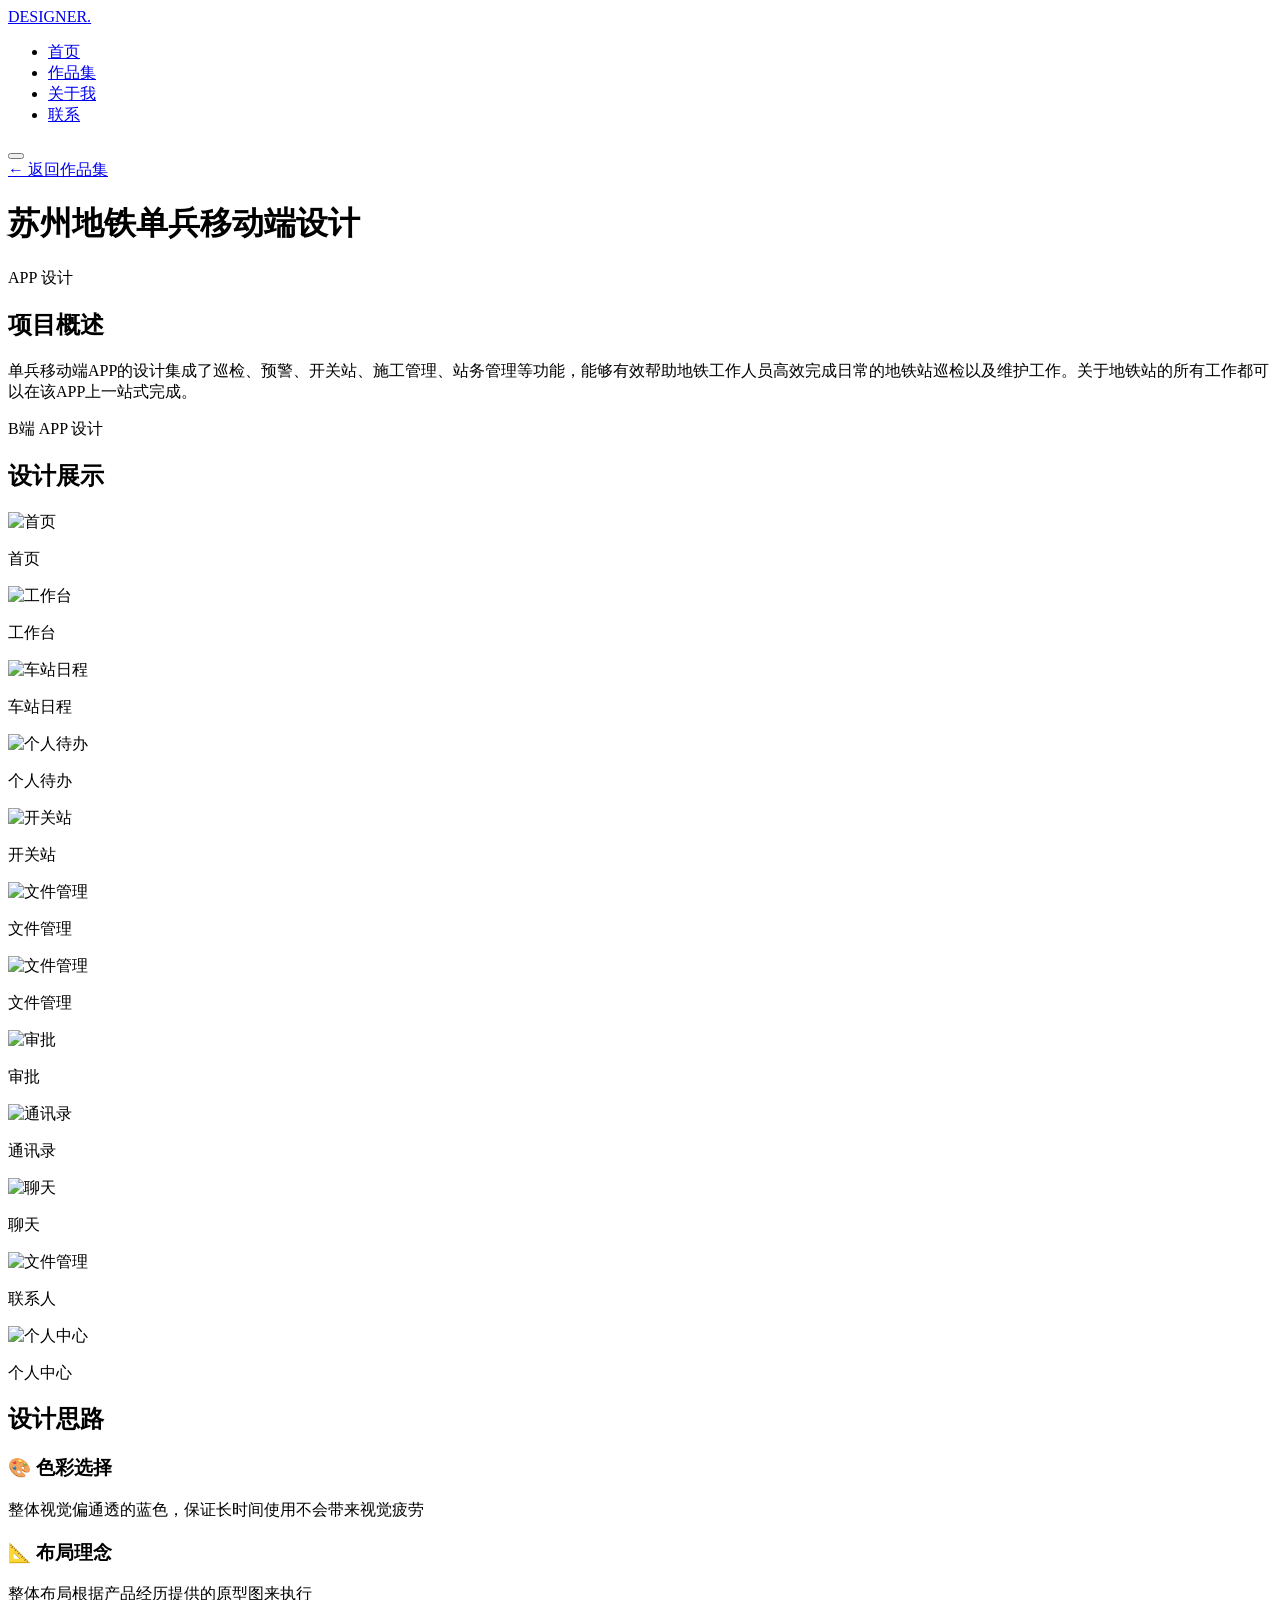
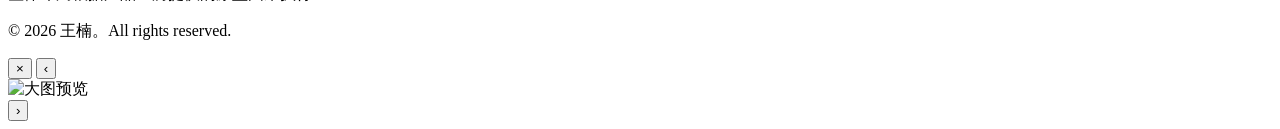
==== project3.html @ 808e4e55 "Add files via upload" ====
<!DOCTYPE html>
<html lang="zh-CN">
<head>
    <meta charset="UTF-8">
    <meta name="viewport" content="width=device-width, initial-scale=1.0">
    <title>苏州地铁单兵移动端设计 | 我的作品集</title>
    <link rel="stylesheet" href="styles/main.css">
    <link rel="stylesheet" href="styles/project-detail.css">
    <link href="https://fonts.googleapis.com/css2?family=Inter:wght@300;400;600;800&display=swap" rel="stylesheet">
</head>
<body>
    <nav class="navbar">
        <div class="nav-brand">
            <a href="index.html">DESIGNER<span class="dot">.</span></a>
        </div>
        <ul class="nav-links">
            <li><a href="index.html#home">首页</a></li>
            <li><a href="index.html#portfolio">作品集</a></li>
            <li><a href="index.html#about">关于我</a></li>
            <li><a href="index.html#contact">联系</a></li>
        </ul>
        <button class="nav-toggle" aria-label="切换菜单">
            <span></span><span></span><span></span>
        </button>
    </nav>

    <header class="project-header">
        <div class="project-header-content">
            <a href="index.html#portfolio" class="back-btn">← 返回作品集</a>
            <h1 class="project-title">苏州地铁单兵移动端设计</h1>
            <p class="project-category">APP 设计</p>
        </div>
    </header>

    <main class="project-main">
        <section class="project-intro">
            <div class="intro-content">
                <h2>项目概述</h2>
                <p class="project-description">单兵移动端APP的设计集成了巡检、预警、开关站、施工管理、站务管理等功能，能够有效帮助地铁工作人员高效完成日常的地铁站巡检以及维护工作。关于地铁站的所有工作都可以在该APP上一站式完成。</p>
                <div class="project-tags">
                    <span class="tag">B端</span>
                    <span class="tag">APP 设计</span>
                </div>
            </div>
        </section>

        <section class="project-showcase">
            <h2 class="showcase-title">设计展示</h2>
            <div class="showcase-grid">
                <div class="showcase-item">
                    <div class="showcase-image">
                        <img src="image/project 3/首页.png" alt="首页">
                    </div>
                    <p class="showcase-caption">首页</p>
                </div>
                <div class="showcase-item">
                    <div class="showcase-image">
                        <img src="image/project 3/工作台.png" alt="工作台">
                    </div>
                    <p class="showcase-caption">工作台</p>
                </div>
                <div class="showcase-item">
                    <div class="showcase-image">
                        <img src="image/project 3/车站日程.png" alt="车站日程">
                    </div>
                    <p class="showcase-caption">车站日程</p>
                </div>
                <div class="showcase-item">
                    <div class="showcase-image">
                        <img src="image/project 3/个人待办-处理中.png" alt="个人待办">
                    </div>
                    <p class="showcase-caption">个人待办</p>
                </div>
                <div class="showcase-item">
                    <div class="showcase-image">
                        <img src="image/project 3/开关站-人工审核巡检结果.png" alt="开关站">
                    </div>
                    <p class="showcase-caption">开关站</p>
                </div>
                <div class="showcase-item">
                    <div class="showcase-image">
                        <img src="image/project 3/文件管理（文件上传）.png" alt="文件管理">
                    </div>
                    <p class="showcase-caption">文件管理</p>
                </div>
                <div class="showcase-item">
                    <div class="showcase-image">
                        <img src="image/project 3/文件管理（云文件）.png" alt="文件管理">
                    </div>
                    <p class="showcase-caption">文件管理</p>
                </div>
                <div class="showcase-item">
                    <div class="showcase-image">
                        <img src="image/project 3/审批-待审批.png" alt="审批">
                    </div>
                    <p class="showcase-caption">审批</p>
                </div>
                <div class="showcase-item">
                    <div class="showcase-image">
                        <img src="image/project 3/通讯录-信息.png" alt="通讯录">
                    </div>
                    <p class="showcase-caption">通讯录</p>
                </div>
                <div class="showcase-item">
                    <div class="showcase-image">
                        <img src="image/project 3/联系人聊天-拓展区.png" alt="聊天">
                    </div>
                    <p class="showcase-caption">聊天</p>
                </div>
                <div class="showcase-item">
                    <div class="showcase-image">
                        <img src="image/project 3/联系人信息.png" alt="文件管理">
                    </div>
                    <p class="showcase-caption">联系人</p>
                </div>
                <div class="showcase-item">
                    <div class="showcase-image">
                        <img src="image/project 3/我的.png" alt="个人中心">
                    </div>
                    <p class="showcase-caption">个人中心</p>
                </div>
            </div>
        </section>

        <section class="project-details">
            <h2>设计思路</h2>
            <div class="details-content">
                <div class="detail-item">
                    <h3>🎨 色彩选择</h3>
                    <p>整体视觉偏通透的蓝色，保证长时间使用不会带来视觉疲劳</p>
                </div>
                <div class="detail-item">
                    <h3>📐 布局理念</h3>
                    <p>整体布局根据产品经历提供的原型图来执行</p>
                </div>
            </div>
        </section>
    </main>

    <footer class="footer">
        <p>&copy; 2026 王楠。All rights reserved.</p>
    </footer>

    <div class="lightbox" id="lightbox">
        <div class="lightbox-overlay"></div>
        <div class="lightbox-container">
            <button class="lightbox-close" aria-label="关闭">&times;</button>
            <button class="lightbox-prev" aria-label="上一张">‹</button>
            <div class="lightbox-image-wrapper">
                <img class="lightbox-img" src="" alt="大图预览">
            </div>
            <button class="lightbox-next" aria-label="下一张">›</button>
            <div class="lightbox-counter"></div>
        </div>
    </div>

    <script src="scripts/main.js"></script>
    <script src="scripts/lightbox.js"></script>
</body>
</html>
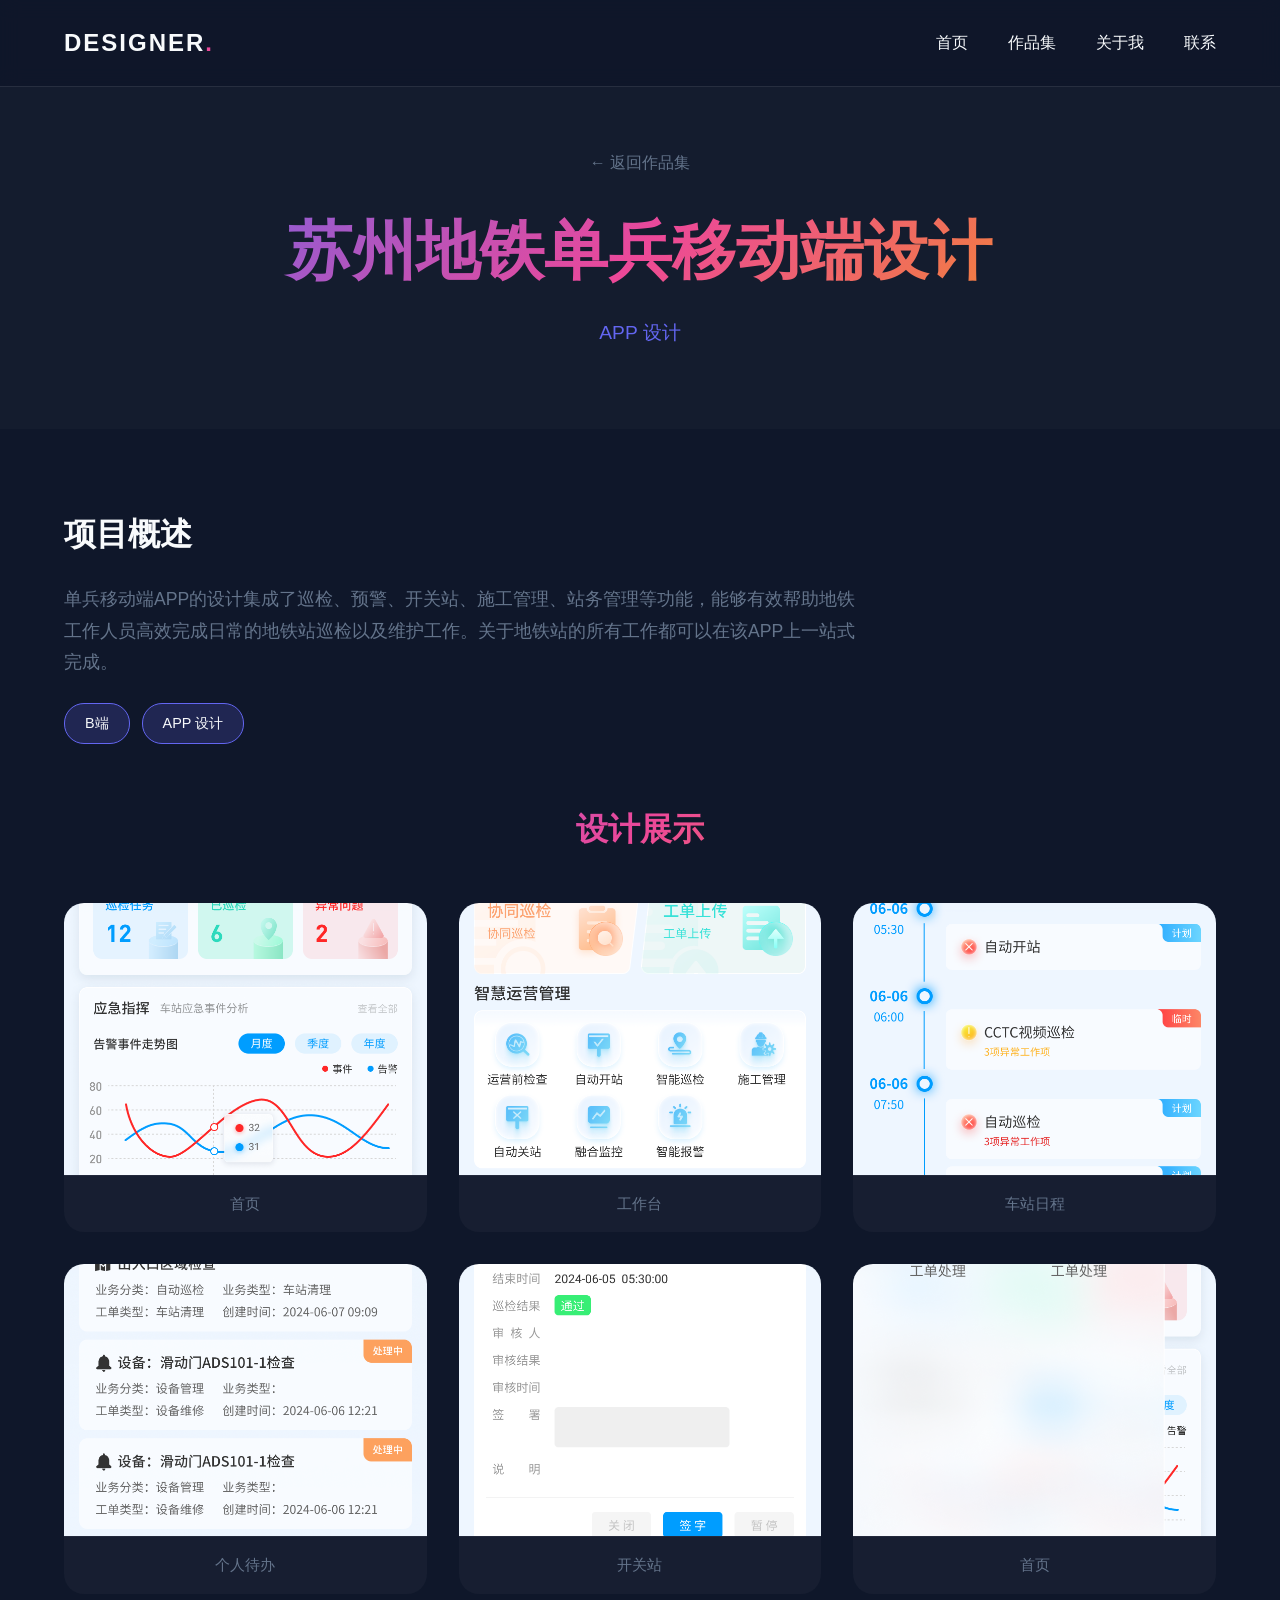
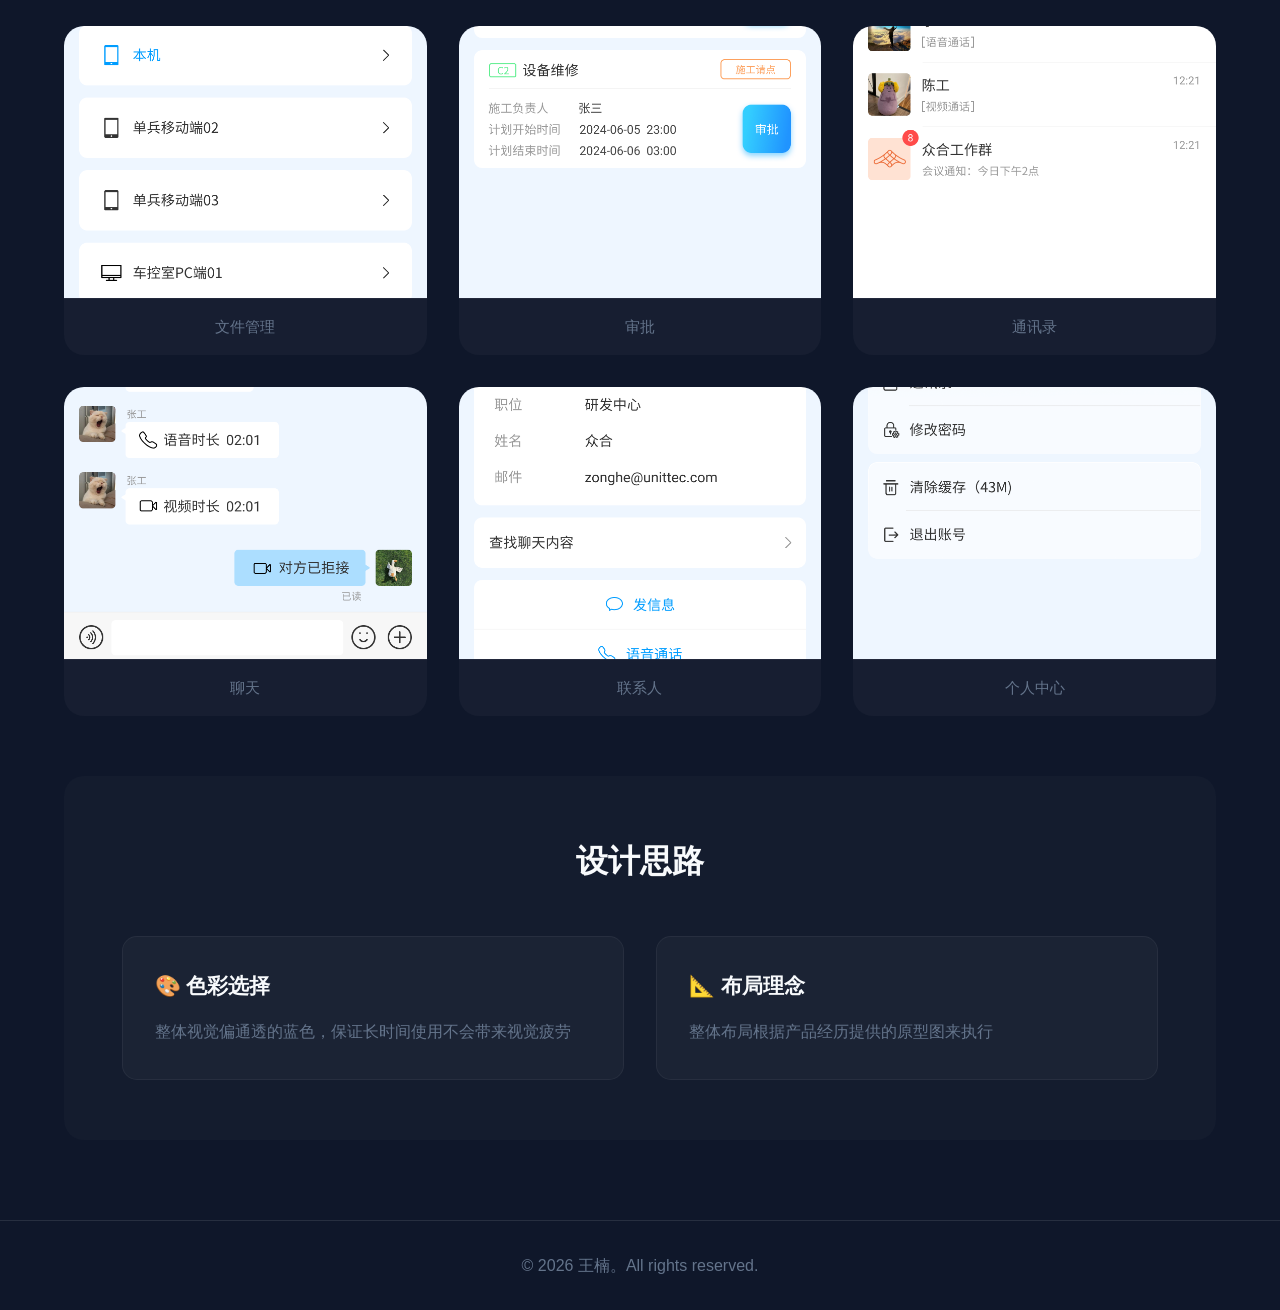
==== commit 6f2396a0: "Add files via upload" ====
--- a/project3.html
+++ b/project3.html
@@ -79,9 +79,9 @@
                 </div>
                 <div class="showcase-item">
                     <div class="showcase-image">
-                        <img src="image/project 3/文件管理（文件上传）.png" alt="文件管理">
+                        <img src="image/project 3/首页-1.png" alt="首页">
                     </div>
-                    <p class="showcase-caption">文件管理</p>
+                    <p class="showcase-caption">首页</p>
                 </div>
                 <div class="showcase-item">
                     <div class="showcase-image">
--- a/styles/main.css
+++ b/styles/main.css
@@ -0,0 +1,787 @@
+/* ===== 基础重置 ===== */
+* {
+    margin: 0;
+    padding: 0;
+    box-sizing: border-box;
+}
+
+:root {
+    --primary: #6366f1;
+    --secondary: #ec4899;
+    --accent: #8b5cf6;
+    --dark: #0f172a;
+    --light: #f8fafc;
+    --gray: #64748b;
+    --gradient: linear-gradient(135deg, #6366f1, #ec4899, #f59e0b);
+}
+
+html {
+    scroll-behavior: smooth;
+}
+
+body {
+    font-family: 'Inter', -apple-system, BlinkMacSystemFont, sans-serif;
+    background: var(--dark);
+    color: var(--light);
+    line-height: 1.6;
+    overflow-x: hidden;
+}
+
+/* ===== 导航栏 ===== */
+.navbar {
+    position: fixed;
+    top: 0;
+    left: 0;
+    right: 0;
+    display: flex;
+    justify-content: space-between;
+    align-items: center;
+    padding: 1.5rem 5%;
+    background: rgba(15, 23, 42, 0.9);
+    backdrop-filter: blur(10px);
+    z-index: 1000;
+    border-bottom: 1px solid rgba(255,255,255,0.1);
+}
+
+.nav-brand a {
+    font-size: 1.5rem;
+    font-weight: 800;
+    color: var(--light);
+    text-decoration: none;
+    letter-spacing: 2px;
+}
+
+.nav-brand .dot {
+    color: var(--secondary);
+}
+
+.nav-links {
+    display: flex;
+    list-style: none;
+    gap: 2.5rem;
+}
+
+.nav-links a {
+    color: var(--light);
+    text-decoration: none;
+    font-weight: 400;
+    transition: color 0.3s;
+    position: relative;
+}
+
+.nav-links a::after {
+    content: '';
+    position: absolute;
+    bottom: -5px;
+    left: 0;
+    width: 0;
+    height: 2px;
+    background: var(--gradient);
+    transition: width 0.3s;
+}
+
+.nav-links a:hover::after {
+    width: 100%;
+}
+
+.nav-links a:hover {
+    color: var(--secondary);
+}
+
+.nav-toggle {
+    display: none;
+    flex-direction: column;
+    gap: 5px;
+    background: none;
+    border: none;
+    cursor: pointer;
+}
+
+.nav-toggle span {
+    width: 25px;
+    height: 3px;
+    background: var(--light);
+    transition: 0.3s;
+}
+
+/* ===== 英雄区域 ===== */
+.hero {
+    min-height: 100vh;
+    display: grid;
+    grid-template-columns: 1fr 1fr;
+    align-items: center;
+    padding: 100px 5% 50px;
+    position: relative;
+    overflow: hidden;
+}
+
+.hero-content {
+    z-index: 2;
+}
+
+.hero-title {
+    font-size: clamp(2.5rem, 8vw, 6rem);
+    font-weight: 1200;
+    line-height: 1.1;
+    margin-bottom: 1.5rem;
+}
+
+.hero-title .highlight {
+    background: var(--gradient);
+    -webkit-background-clip: text;
+    -webkit-text-fill-color: transparent;
+    background-clip: text;
+}
+
+.hero-title .gradient-text {
+    color: var(--primary);
+}
+
+.hero-title .outline {
+    color: transparent;
+    -webkit-text-stroke: 2px var(--secondary);
+}
+
+.hero-subtitle {
+    font-size: 1.25rem;
+    color: var(--gray);
+    margin-bottom: 2rem;
+    max-width: 500px;
+}
+
+.hero-cta {
+    display: flex;
+    gap: 1rem;
+    flex-wrap: wrap;
+}
+
+.btn {
+    padding: 1rem 2rem;
+    border-radius: 50px;
+    text-decoration: none;
+    font-weight: 600;
+    transition: all 0.3s;
+    display: inline-block;
+}
+
+.btn-primary {
+    background: var(--gradient);
+    color: var(--dark);
+}
+
+.btn-primary:hover {
+    transform: translateY(-3px);
+    box-shadow: 0 10px 30px rgba(99, 102, 241, 0.4);
+}
+
+.btn-secondary {
+    background: transparent;
+    color: var(--light);
+    border: 2px solid var(--light);
+}
+
+.btn-secondary:hover {
+    background: var(--light);
+    color: var(--dark);
+}
+
+/* 浮动图形动画 */
+.hero-visual {
+    position: relative;
+    height: 100%;
+    display: flex;
+    align-items: center;
+    justify-content: center;
+}
+
+.floating-shapes {
+    position: relative;
+    width: 400px;
+    height: 400px;
+}
+
+.shape {
+    position: absolute;
+    border-radius: 50%;
+    animation: float 6s ease-in-out infinite;
+}
+
+.shape-1 {
+    width: 200px;
+    height: 200px;
+    background: linear-gradient(135deg, var(--primary), var(--accent));
+    top: 0;
+    left: 0;
+    opacity: 0.8;
+}
+
+.shape-2 {
+    width: 150px;
+    height: 150px;
+    background: linear-gradient(135deg, var(--secondary), #f59e0b);
+    bottom: 50px;
+    right: 0;
+    animation-delay: -2s;
+    opacity: 0.7;
+}
+
+.shape-3 {
+    width: 100px;
+    height: 100px;
+    background: linear-gradient(135deg, #8b5cf6, #ec4899);
+    top: 50%;
+    right: 100px;
+    animation-delay: -4s;
+    opacity: 0.6;
+}
+
+.shape-4 {
+    width: 80px;
+    height: 80px;
+    background: linear-gradient(135deg, #06b6d4, #6366f1);
+    bottom: 100px;
+    left: 50px;
+    animation-delay: -1s;
+    opacity: 0.5;
+}
+
+@keyframes float {
+    0%, 100% {
+        transform: translateY(0) rotate(0deg);
+    }
+    50% {
+        transform: translateY(-30px) rotate(10deg);
+    }
+}
+
+/* ===== 作品集区域 ===== */
+.portfolio {
+    padding: 100px 5%;
+}
+
+.section-header {
+    text-align: center;
+    margin-bottom: 3rem;
+}
+
+.section-title {
+    font-size: clamp(2rem, 5vw, 3.5rem);
+    font-weight: 800;
+    margin-bottom: 1rem;
+    background: var(--gradient);
+    -webkit-background-clip: text;
+    -webkit-text-fill-color: transparent;
+    background-clip: text;
+}
+
+.section-subtitle {
+    color: var(--gray);
+    font-size: 1.1rem;
+}
+
+/* 过滤器 */
+.filter-container {
+    display: flex;
+    justify-content: center;
+    gap: 1rem;
+    margin-bottom: 3rem;
+    flex-wrap: wrap;
+}
+
+.filter-btn {
+    padding: 0.75rem 1.5rem;
+    border: 2px solid rgba(255,255,255,0.2);
+    background: transparent;
+    color: var(--light);
+    border-radius: 50px;
+    cursor: pointer;
+    transition: all 0.3s;
+    font-weight: 500;
+}
+
+.filter-btn:hover {
+    border-color: var(--primary);
+    color: var(--primary);
+}
+
+.filter-btn.active {
+    background: var(--gradient);
+    border-color: transparent;
+    color: var(--dark);
+}
+
+/* 作品网格 */
+.portfolio-grid {
+    display: grid;
+    grid-template-columns: repeat(auto-fill, minmax(350px, 1fr));
+    gap: 2rem;
+}
+
+.portfolio-item {
+    background: rgba(255,255,255,0.05);
+    border-radius: 20px;
+    overflow: hidden;
+    transition: all 0.4s;
+    cursor: pointer;
+}
+
+.portfolio-item:hover {
+    transform: translateY(-10px);
+    box-shadow: 0 20px 40px rgba(99, 102, 241, 0.3);
+}
+
+.portfolio-image {
+    position: relative;
+    height: 250px;
+    overflow: hidden;
+}
+
+.portfolio-thumb {
+    width: 100%;
+    height: 100%;
+    object-fit: cover;
+}
+
+.placeholder-img {
+    width: 100%;
+    height: 100%;
+    display: flex;
+    align-items: center;
+    justify-content: center;
+    font-weight: 600;
+    font-size: 1.2rem;
+}
+
+.placeholder-img.web {
+    background: linear-gradient(135deg, #6366f1, #8b5cf6);
+}
+
+.placeholder-img.app {
+    background: linear-gradient(135deg, #ec4899, #f59e0b);
+}
+
+.placeholder-img.branding {
+    background: linear-gradient(135deg, #06b6d4, #6366f1);
+}
+
+.portfolio-overlay {
+    position: absolute;
+    top: 0;
+    left: 0;
+    right: 0;
+    bottom: 0;
+    background: rgba(0,0,0,0.8);
+    display: flex;
+    align-items: center;
+    justify-content: center;
+    opacity: 0;
+    transition: opacity 0.3s;
+}
+
+.portfolio-item:hover .portfolio-overlay {
+    opacity: 1;
+}
+
+.view-btn {
+    padding: 1rem 2rem;
+    background: var(--gradient);
+    border: none;
+    border-radius: 50px;
+    color: var(--dark);
+    font-weight: 600;
+    cursor: pointer;
+    transition: transform 0.3s;
+}
+
+.view-btn:hover {
+    transform: scale(1.1);
+}
+
+.portfolio-info {
+    padding: 1.5rem;
+}
+
+.portfolio-info h3 {
+    font-size: 1.3rem;
+    margin-bottom: 0.5rem;
+}
+
+.portfolio-info p {
+    color: var(--gray);
+    font-size: 0.9rem;
+}
+
+.full-project-btn {
+    display: inline-block;
+    margin-top: 0.75rem;
+    padding: 0.5rem 1rem;
+    background: rgba(99, 102, 241, 0.2);
+    border: 1px solid var(--primary);
+    border-radius: 20px;
+    color: var(--light);
+    text-decoration: none;
+    font-size: 0.85rem;
+    transition: all 0.3s;
+}
+
+.full-project-btn:hover {
+    background: var(--primary);
+    box-shadow: 0 5px 15px rgba(99, 102, 241, 0.3);
+}
+
+/* ===== 关于我区域 ===== */
+.about {
+    padding: 100px 5%;
+    background: rgba(255,255,255,0.02);
+}
+
+.about-container {
+    display: grid;
+    grid-template-columns: 1fr 2fr;
+    gap: 4rem;
+    align-items: center;
+    max-width: 1200px;
+    margin: 0 auto;
+}
+
+.about-image {
+    display: flex;
+    justify-content: center;
+}
+
+.about-avatar {
+    width: 350px;
+    height: 350px;
+    border-radius: 50%;
+    object-fit: cover;
+    border: 5px solid rgba(99, 102, 241, 0.3);
+    box-shadow: 0 0 60px rgba(99, 102, 241, 0.3);
+}
+
+@keyframes pulse {
+    0%, 100% {
+        box-shadow: 0 0 0 0 rgba(99, 102, 241, 0.4);
+    }
+    50% {
+        box-shadow: 0 0 0 30px rgba(99, 102, 241, 0);
+    }
+}
+
+.about-content .section-title {
+    text-align: left;
+    -webkit-text-fill-color: var(--light);
+    margin-bottom: 1.5rem;
+}
+
+.about-text {
+    color: var(--gray);
+    margin-bottom: 1.5rem;
+    font-size: 1.1rem;
+    line-height: 1.8;
+}
+
+.skills-container h3 {
+    font-size: 1.3rem;
+    margin-bottom: 1rem;
+}
+
+.skills-list {
+    display: flex;
+    flex-wrap: wrap;
+    gap: 0.75rem;
+}
+
+.skill-tag {
+    padding: 0.5rem 1rem;
+    background: rgba(99, 102, 241, 0.2);
+    border: 1px solid var(--primary);
+    border-radius: 20px;
+    font-size: 0.9rem;
+    color: var(--light);
+}
+
+/* ===== 联系区域 ===== */
+.contact {
+    padding: 100px 5%;
+}
+
+.contact-content {
+    text-align: center;
+    max-width: 600px;
+    margin: 0 auto;
+}
+
+.contact-text {
+    color: var(--gray);
+    font-size: 1.1rem;
+    margin-bottom: 2rem;
+}
+
+.contact-links {
+    display: flex;
+    flex-direction: column;
+    gap: 1rem;
+}
+
+.contact-link {
+    display: flex;
+    align-items: center;
+    justify-content: center;
+    gap: 0.75rem;
+    padding: 1rem 2rem;
+    background: rgba(255,255,255,0.05);
+    border-radius: 10px;
+    color: var(--light);
+    text-decoration: none;
+    transition: all 0.3s;
+}
+
+.contact-link:hover {
+    background: rgba(99, 102, 241, 0.2);
+    transform: translateY(-3px);
+}
+
+.contact-link .icon {
+    font-size: 1.5rem;
+}
+
+/* ===== 页脚 ===== */
+.footer {
+    padding: 2rem 5%;
+    text-align: center;
+    border-top: 1px solid rgba(255,255,255,0.1);
+    color: var(--gray);
+}
+
+/* ===== 模态框 ===== */
+.modal {
+    position: fixed;
+    top: 0;
+    left: 0;
+    right: 0;
+    bottom: 0;
+    background: rgba(0,0,0,0.9);
+    display: flex;
+    align-items: center;
+    justify-content: center;
+    z-index: 2000;
+    opacity: 0;
+    visibility: hidden;
+    transition: all 0.3s;
+}
+
+.modal.active {
+    opacity: 1;
+    visibility: visible;
+}
+
+.modal-content {
+    background: var(--dark);
+    border-radius: 20px;
+    max-width: 900px;
+    width: 90%;
+    max-height: 90vh;
+    overflow-y: auto;
+    position: relative;
+}
+
+.modal-close {
+    position: absolute;
+    top: 1rem;
+    right: 1rem;
+    width: 40px;
+    height: 40px;
+    border: none;
+    background: rgba(255,255,255,0.1);
+    color: var(--light);
+    border-radius: 50%;
+    font-size: 1.5rem;
+    cursor: pointer;
+    transition: all 0.3s;
+    z-index: 10;
+}
+
+.modal-close:hover {
+    background: var(--secondary);
+}
+
+.modal-nav {
+    position: absolute;
+    top: 50%;
+    transform: translateY(-50%);
+    width: 50px;
+    height: 50px;
+    background: rgba(255,255,255,0.1);
+    border: none;
+    border-radius: 50%;
+    color: white;
+    font-size: 2rem;
+    cursor: pointer;
+    transition: background 0.3s;
+    z-index: 10;
+}
+
+.modal-nav:hover {
+    background: rgba(99, 102, 241, 0.8);
+}
+
+.modal-nav-prev {
+    left: -25px;
+}
+
+.modal-nav-next {
+    right: -25px;
+}
+
+.modal-counter {
+    text-align: center;
+    padding: 0.5rem;
+    color: var(--gray);
+    font-size: 0.9rem;
+    border-top: 1px solid rgba(255,255,255,0.05);
+}
+
+.modal-body {
+    display: grid;
+    grid-template-columns: 1fr 1fr;
+    gap: 2rem;
+    padding: 2rem;
+}
+
+.modal-image {
+    border-radius: 15px;
+    overflow: hidden;
+}
+
+.modal-main-img {
+    width: 100%;
+    height: 400px;
+    object-fit: cover;
+    border-radius: 15px;
+    background: var(--gradient);
+}
+
+.modal-title {
+    font-size: 2rem;
+    margin-bottom: 0.5rem;
+}
+
+.modal-category {
+    color: var(--primary);
+    margin-bottom: 1.5rem;
+}
+
+.modal-description {
+    color: var(--gray);
+    line-height: 1.8;
+    margin-bottom: 1.5rem;
+}
+
+.modal-tags {
+    display: flex;
+    gap: 0.5rem;
+    flex-wrap: wrap;
+}
+
+.tag {
+    padding: 0.5rem 1rem;
+    background: rgba(255,255,255,0.1);
+    border-radius: 20px;
+    font-size: 0.85rem;
+}
+
+/* ===== 响应式设计 ===== */
+@media (max-width: 968px) {
+    .hero {
+        grid-template-columns: 1fr;
+        text-align: center;
+    }
+
+    .hero-visual {
+        order: -1;
+    }
+
+    .floating-shapes {
+        width: 300px;
+        height: 300px;
+    }
+
+    .hero-subtitle {
+        margin: 0 auto 2rem;
+    }
+
+    .hero-cta {
+        justify-content: center;
+    }
+
+    .about-container {
+        grid-template-columns: 1fr;
+        text-align: center;
+    }
+
+    .about-image {
+        order: -1;
+    }
+
+    .about-content .section-title {
+        text-align: center;
+    }
+
+    .skills-list {
+        justify-content: center;
+    }
+
+    .modal-body {
+        grid-template-columns: 1fr;
+    }
+
+    .portfolio-grid {
+        grid-template-columns: 1fr;
+    }
+}
+
+@media (max-width: 768px) {
+    .nav-links {
+        position: fixed;
+        top: 70px;
+        left: 0;
+        right: 0;
+        background: var(--dark);
+        flex-direction: column;
+        padding: 2rem;
+        gap: 1.5rem;
+        transform: translateY(-150%);
+        transition: transform 0.3s;
+    }
+
+    .nav-links.active {
+        transform: translateY(0);
+    }
+
+    .nav-toggle {
+        display: flex;
+    }
+
+    .filter-container {
+        gap: 0.5rem;
+    }
+
+    .filter-btn {
+        padding: 0.5rem 1rem;
+        font-size: 0.9rem;
+    }
+
+    .modal-nav {
+        width: 40px;
+        height: 40px;
+        font-size: 1.5rem;
+    }
+
+    .modal-nav-prev {
+        left: 5px;
+    }
+
+    .modal-nav-next {
+        right: 5px;
+    }
+}
--- a/styles/project-detail.css
+++ b/styles/project-detail.css
@@ -0,0 +1,377 @@
+/* ===== 项目详情页面样式 ===== */
+
+/* 项目头部 */
+.project-header {
+    padding: 150px 5% 80px;
+    text-align: center;
+    background: rgba(255,255,255,0.02);
+}
+
+.back-btn {
+    display: inline-block;
+    color: var(--gray);
+    text-decoration: none;
+    margin-bottom: 1.5rem;
+    transition: color 0.3s;
+}
+
+.back-btn:hover {
+    color: var(--primary);
+}
+
+.project-title {
+    font-size: clamp(2rem, 6vw, 4rem);
+    font-weight: 800;
+    background: var(--gradient);
+    -webkit-background-clip: text;
+    -webkit-text-fill-color: transparent;
+    background-clip: text;
+    margin-bottom: 1rem;
+}
+
+.project-category {
+    color: var(--primary);
+    font-size: 1.2rem;
+}
+
+/* 项目主体 */
+.project-main {
+    padding: 80px 5%;
+    max-width: 1400px;
+    margin: 0 auto;
+}
+
+/* 项目介绍 */
+.project-intro {
+    margin-bottom: 60px;
+}
+
+.intro-content h2 {
+    font-size: 2rem;
+    margin-bottom: 1.5rem;
+}
+
+.project-description {
+    color: var(--gray);
+    font-size: 1.1rem;
+    line-height: 1.8;
+    max-width: 800px;
+    margin-bottom: 1.5rem;
+}
+
+.project-tags {
+    display: flex;
+    gap: 0.75rem;
+    flex-wrap: wrap;
+}
+
+.project-tags .tag {
+    padding: 0.5rem 1.25rem;
+    background: rgba(99, 102, 241, 0.2);
+    border: 1px solid var(--primary);
+    border-radius: 20px;
+    font-size: 0.9rem;
+}
+
+/* 作品展示区 */
+.project-showcase {
+    margin-bottom: 60px;
+}
+
+.showcase-title {
+    font-size: 2rem;
+    text-align: center;
+    margin-bottom: 3rem;
+    background: var(--gradient);
+    -webkit-background-clip: text;
+    -webkit-text-fill-color: transparent;
+    background-clip: text;
+}
+
+.showcase-grid {
+    display: grid;
+    grid-template-columns: repeat(auto-fit, minmax(350px, 1fr));
+    gap: 2rem;
+}
+
+.showcase-item {
+    background: rgba(255,255,255,0.03);
+    border-radius: 20px;
+    overflow: hidden;
+    transition: transform 0.3s, box-shadow 0.3s;
+}
+
+.showcase-item:hover {
+    transform: translateY(-5px);
+    box-shadow: 0 20px 40px rgba(99, 102, 241, 0.2);
+}
+
+.showcase-image {
+    aspect-ratio: 4/3;
+    overflow: hidden;
+}
+
+.placeholder-showcase-img {
+    width: 100%;
+    height: 100%;
+    display: flex;
+    align-items: center;
+    justify-content: center;
+    font-weight: 600;
+    font-size: 1.1rem;
+    color: var(--light);
+}
+
+/* 每个界面的渐变色 */
+.img-1 { background: linear-gradient(135deg, #6366f1, #8b5cf6); }
+.img-2 { background: linear-gradient(135deg, #ec4899, #f59e0b); }
+.img-3 { background: linear-gradient(135deg, #06b6d4, #6366f1); }
+.img-4 { background: linear-gradient(135deg, #8b5cf6, #ec4899); }
+.img-5 { background: linear-gradient(135deg, #f59e0b, #ec4899); }
+.img-6 { background: linear-gradient(135deg, #6366f1, #ec4899); }
+
+/* 如果使用真实图片 */
+.showcase-image img {
+    width: 100%;
+    height: 100%;
+    object-fit: cover;
+    transition: transform 0.3s;
+    user-select: none;
+    -webkit-user-select: none;
+}
+
+.showcase-image {
+    cursor: zoom-in;
+}
+
+.showcase-item:hover .showcase-image img {
+    transform: scale(1.05);
+}
+
+.showcase-caption {
+    padding: 1rem 1.5rem;
+    text-align: center;
+    color: var(--gray);
+    font-size: 0.95rem;
+    border-top: 1px solid rgba(255,255,255,0.05);
+}
+
+/* 设计说明 */
+.project-details {
+    background: rgba(255,255,255,0.02);
+    padding: 60px 5%;
+    border-radius: 20px;
+}
+
+.project-details h2 {
+    font-size: 2rem;
+    text-align: center;
+    margin-bottom: 3rem;
+}
+
+.details-content {
+    display: grid;
+    grid-template-columns: repeat(auto-fit, minmax(280px, 1fr));
+    gap: 2rem;
+}
+
+.detail-item {
+    padding: 2rem;
+    background: rgba(255,255,255,0.03);
+    border-radius: 15px;
+    border: 1px solid rgba(255,255,255,0.05);
+}
+
+.detail-item h3 {
+    font-size: 1.3rem;
+    margin-bottom: 1rem;
+    color: var(--light);
+}
+
+.detail-item p {
+    color: var(--gray);
+    line-height: 1.8;
+}
+
+/* 响应式设计 */
+@media (max-width: 768px) {
+    .project-header {
+        padding: 120px 5% 60px;
+    }
+
+    .project-main {
+        padding: 40px 5%;
+    }
+
+    .showcase-grid {
+        grid-template-columns: 1fr;
+    }
+
+    .details-content {
+        grid-template-columns: 1fr;
+    }
+}
+
+/* ===== 图片灯箱样式 ===== */
+.lightbox {
+    position: fixed;
+    top: 0;
+    left: 0;
+    right: 0;
+    bottom: 0;
+    z-index: 3000;
+    opacity: 0;
+    visibility: hidden;
+    transition: opacity 0.3s, visibility 0.3s;
+}
+
+.lightbox.active {
+    opacity: 1;
+    visibility: visible;
+}
+
+.lightbox-overlay {
+    position: absolute;
+    top: 0;
+    left: 0;
+    right: 0;
+    bottom: 0;
+    background: rgba(0, 0, 0, 0.95);
+}
+
+.lightbox-container {
+    position: relative;
+    width: 100%;
+    height: 100%;
+    display: flex;
+    align-items: center;
+    justify-content: center;
+}
+
+.lightbox-close {
+    position: absolute;
+    top: 20px;
+    right: 20px;
+    width: 50px;
+    height: 50px;
+    background: rgba(255, 255, 255, 0.1);
+    border: none;
+    border-radius: 50%;
+    color: white;
+    font-size: 2rem;
+    cursor: pointer;
+    transition: background 0.3s;
+    z-index: 10;
+}
+
+.lightbox-close:hover {
+    background: rgba(236, 72, 153, 0.8);
+}
+
+.lightbox-prev,
+.lightbox-next {
+    position: absolute;
+    top: 50%;
+    transform: translateY(-50%);
+    width: 50px;
+    height: 50px;
+    background: rgba(255, 255, 255, 0.1);
+    border: none;
+    border-radius: 50%;
+    color: white;
+    font-size: 2rem;
+    cursor: pointer;
+    transition: background 0.3s;
+    z-index: 10;
+}
+
+.lightbox-prev {
+    left: 20px;
+}
+
+.lightbox-next {
+    right: 20px;
+}
+
+.lightbox-prev:hover,
+.lightbox-next:hover {
+    background: rgba(99, 102, 241, 0.8);
+}
+
+.lightbox-image-wrapper {
+    max-width: 98%;
+    max-height: 95vh;
+    display: flex;
+    align-items: center;
+    justify-content: center;
+}
+
+.lightbox-img {
+    width: 1000px;
+    max-height: 95vh;
+    object-fit: contain;
+    border-radius: 10px;
+    transition: transform 0.3s ease;
+}
+
+.lightbox-counter {
+    position: absolute;
+    bottom: 20px;
+    left: 50%;
+    transform: translateX(-50%);
+    color: rgba(255, 255, 255, 0.6);
+    font-size: 0.9rem;
+}
+
+/* 缩略图点击效果 */
+.showcase-image {
+    cursor: pointer;
+    position: relative;
+}
+
+.showcase-image::after {
+    content: '🔍';
+    position: absolute;
+    top: 10px;
+    right: 10px;
+    width: 35px;
+    height: 35px;
+    background: rgba(0, 0, 0, 0.5);
+    border-radius: 50%;
+    display: flex;
+    align-items: center;
+    justify-content: center;
+    font-size: 0.9rem;
+    opacity: 0;
+    transition: opacity 0.3s;
+}
+
+.showcase-item:hover .showcase-image::after {
+    opacity: 1;
+}
+
+/* 灯箱移动端适配 */
+@media (max-width: 768px) {
+    .lightbox-prev,
+    .lightbox-next {
+        width: 40px;
+        height: 40px;
+        font-size: 1.5rem;
+    }
+
+    .lightbox-prev {
+        left: 10px;
+    }
+
+    .lightbox-next {
+        right: 10px;
+    }
+
+    .lightbox-image-wrapper {
+        max-width: 95%;
+    }
+
+    .showcase-image::after {
+        display: none;
+    }
+}
